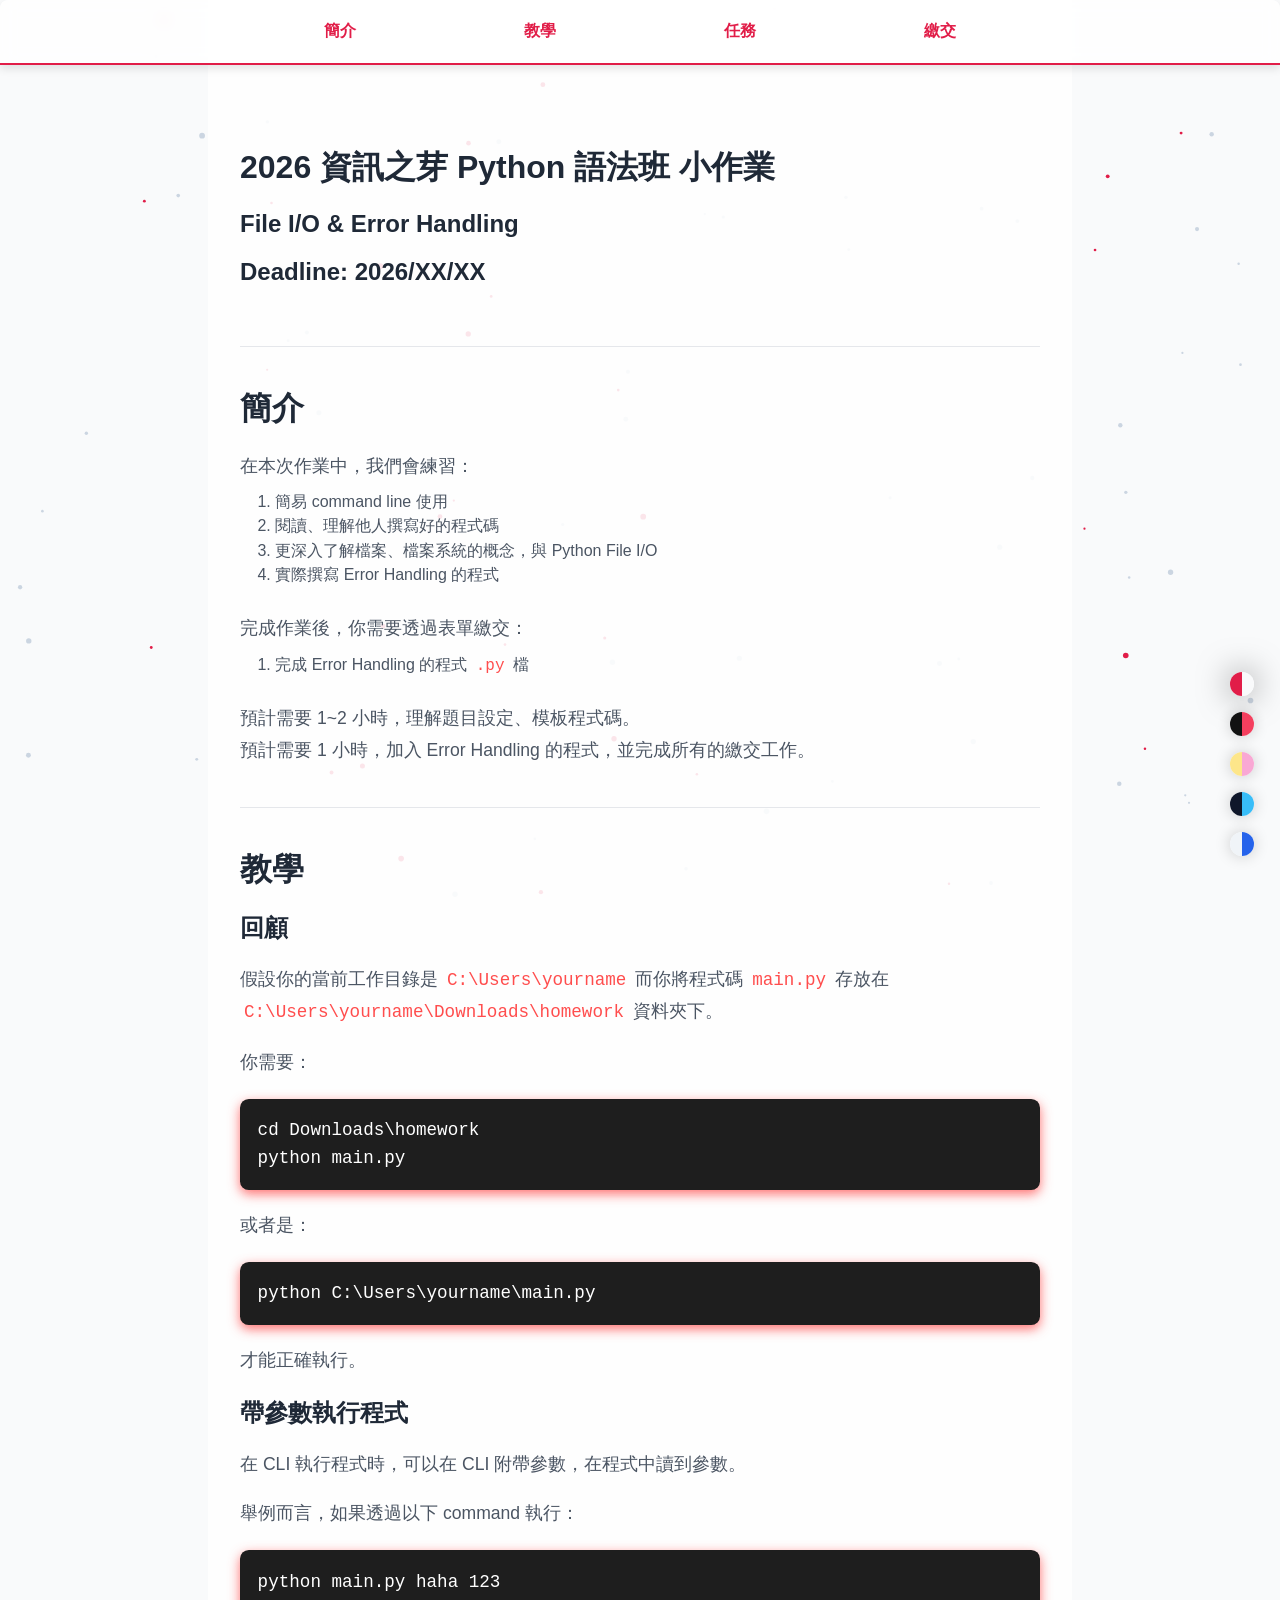
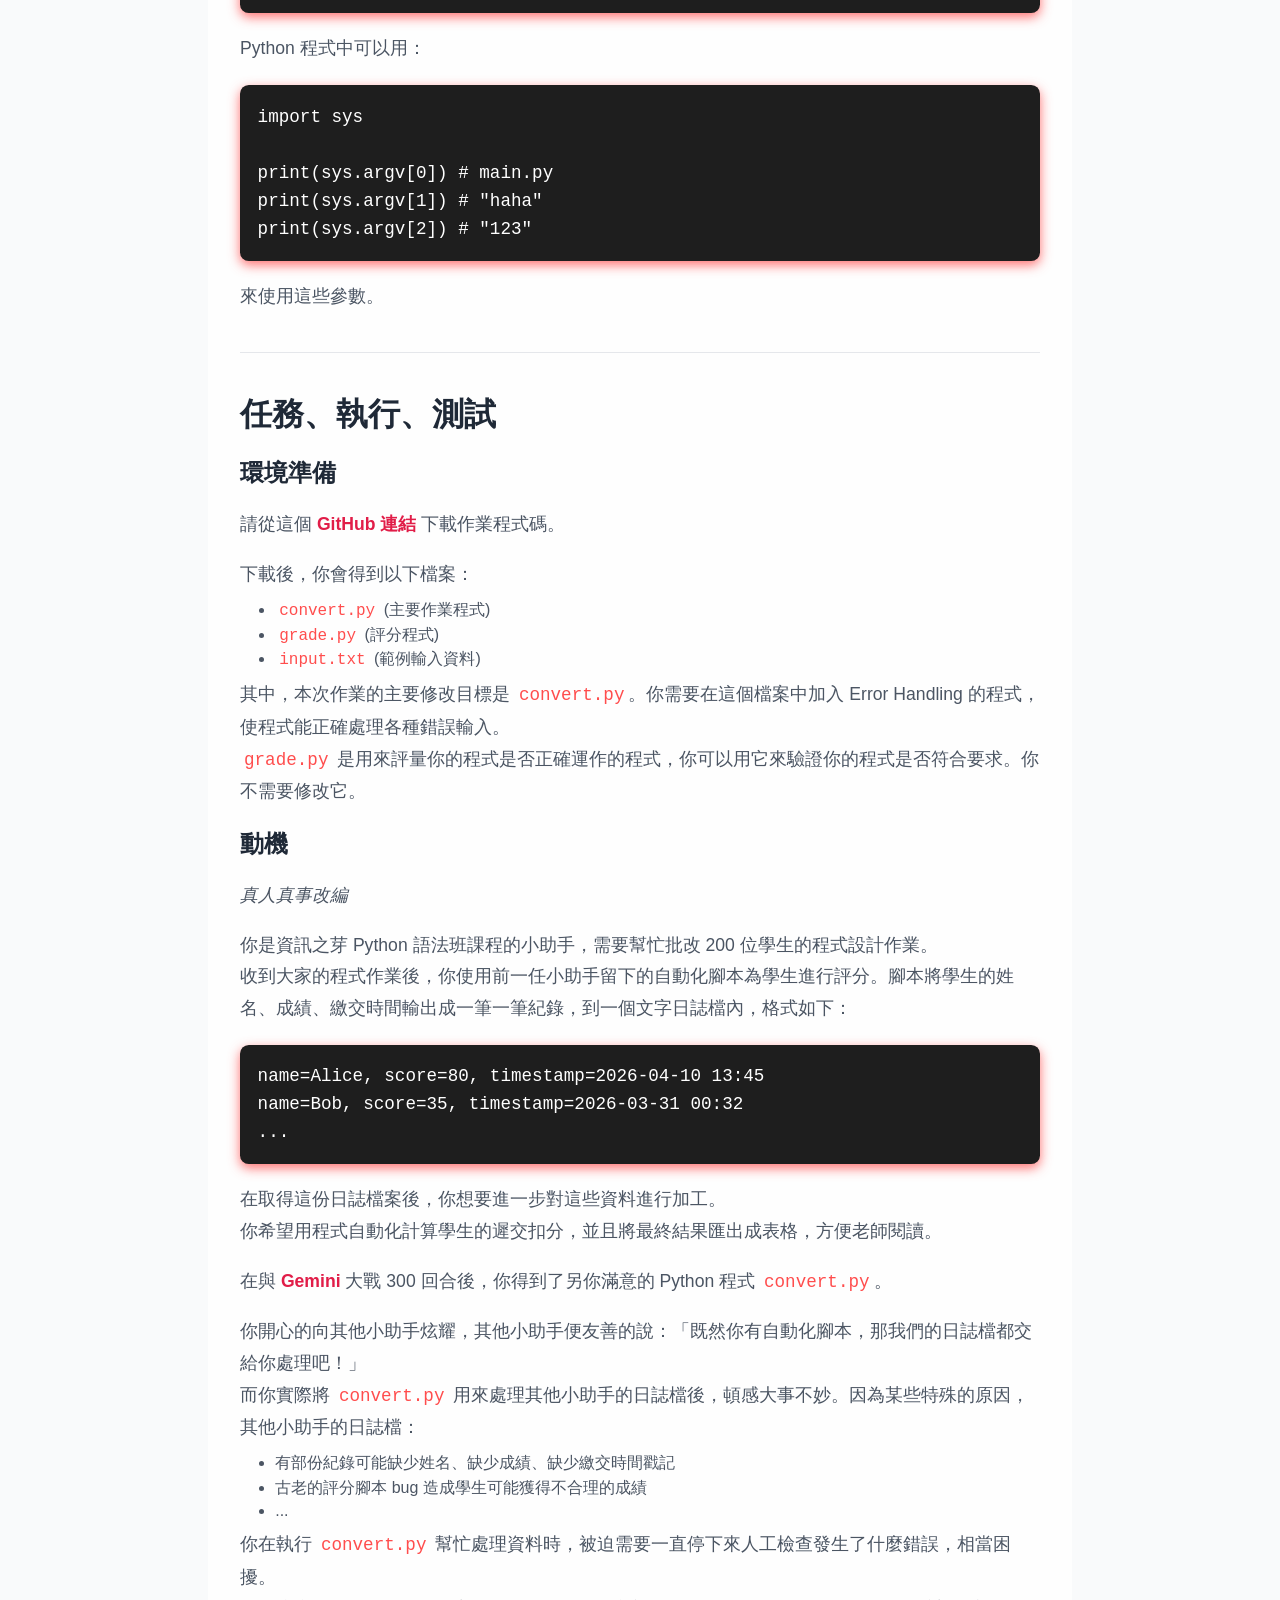
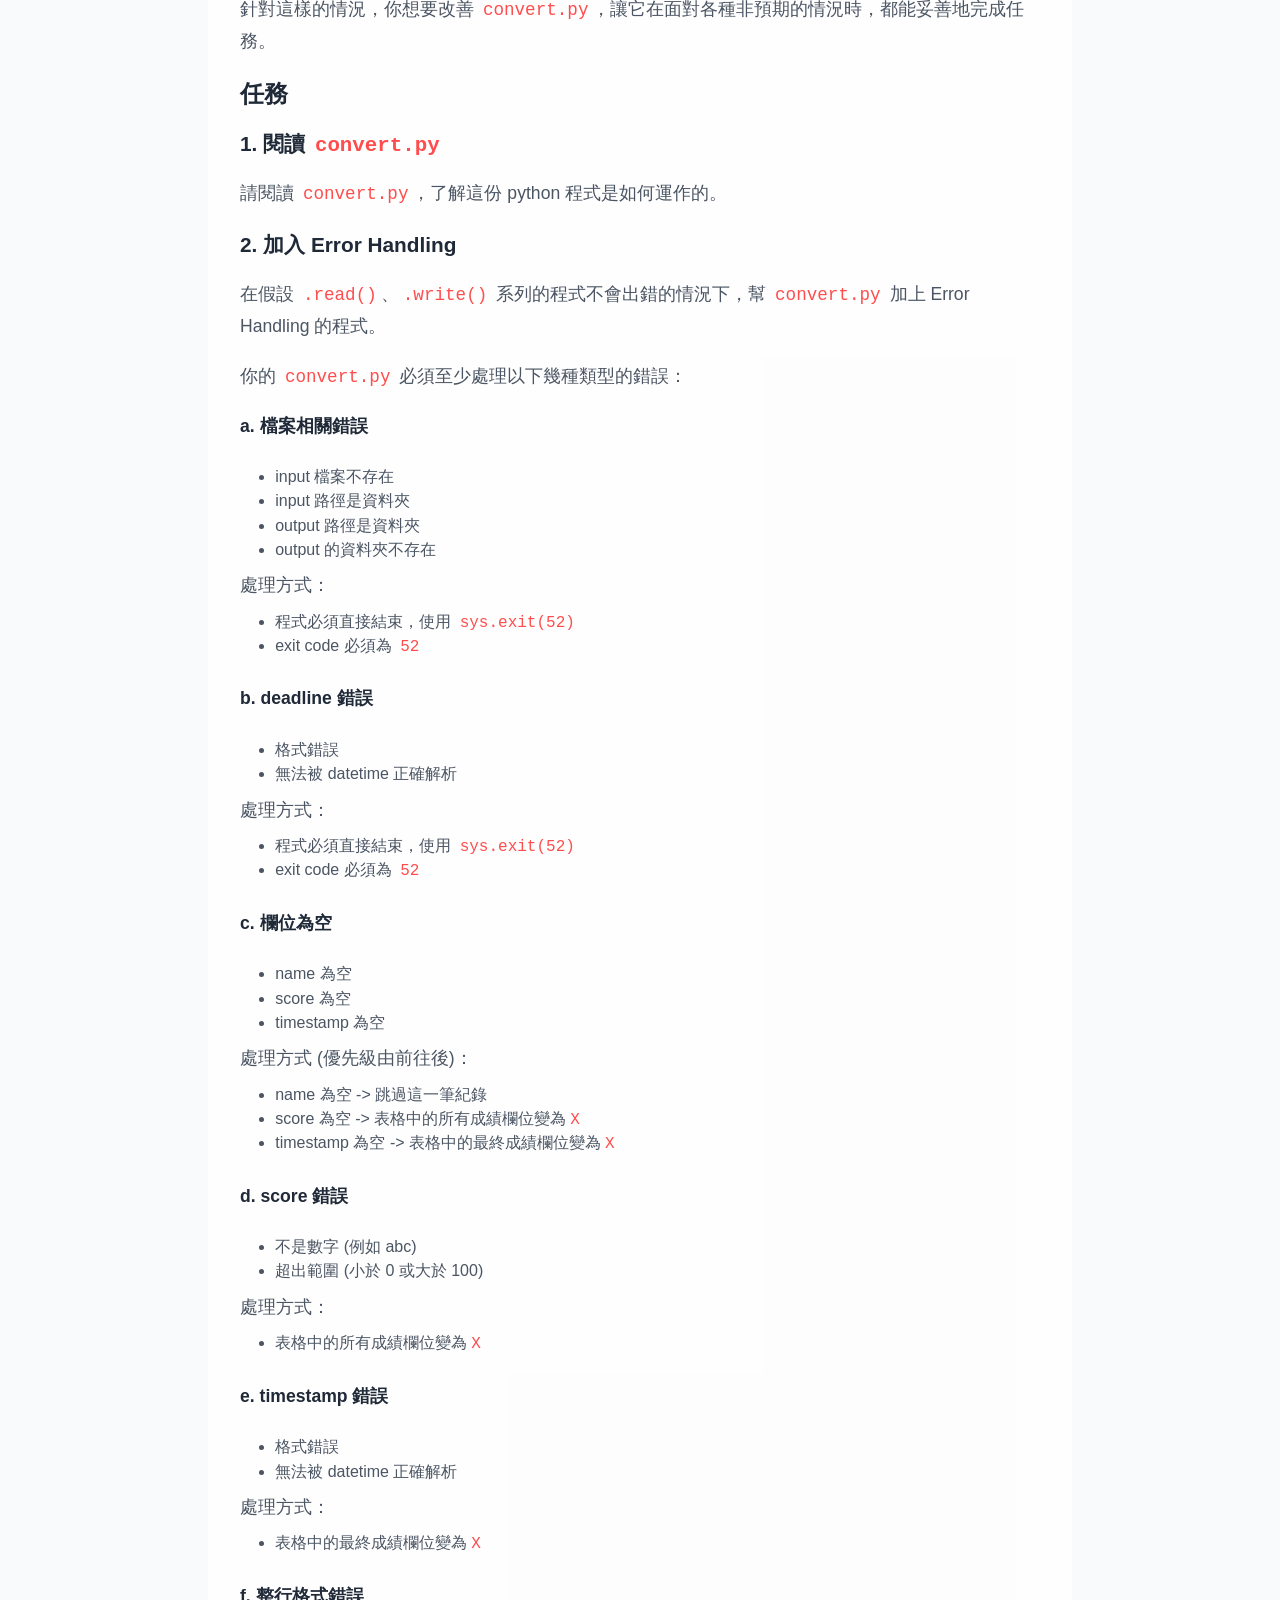
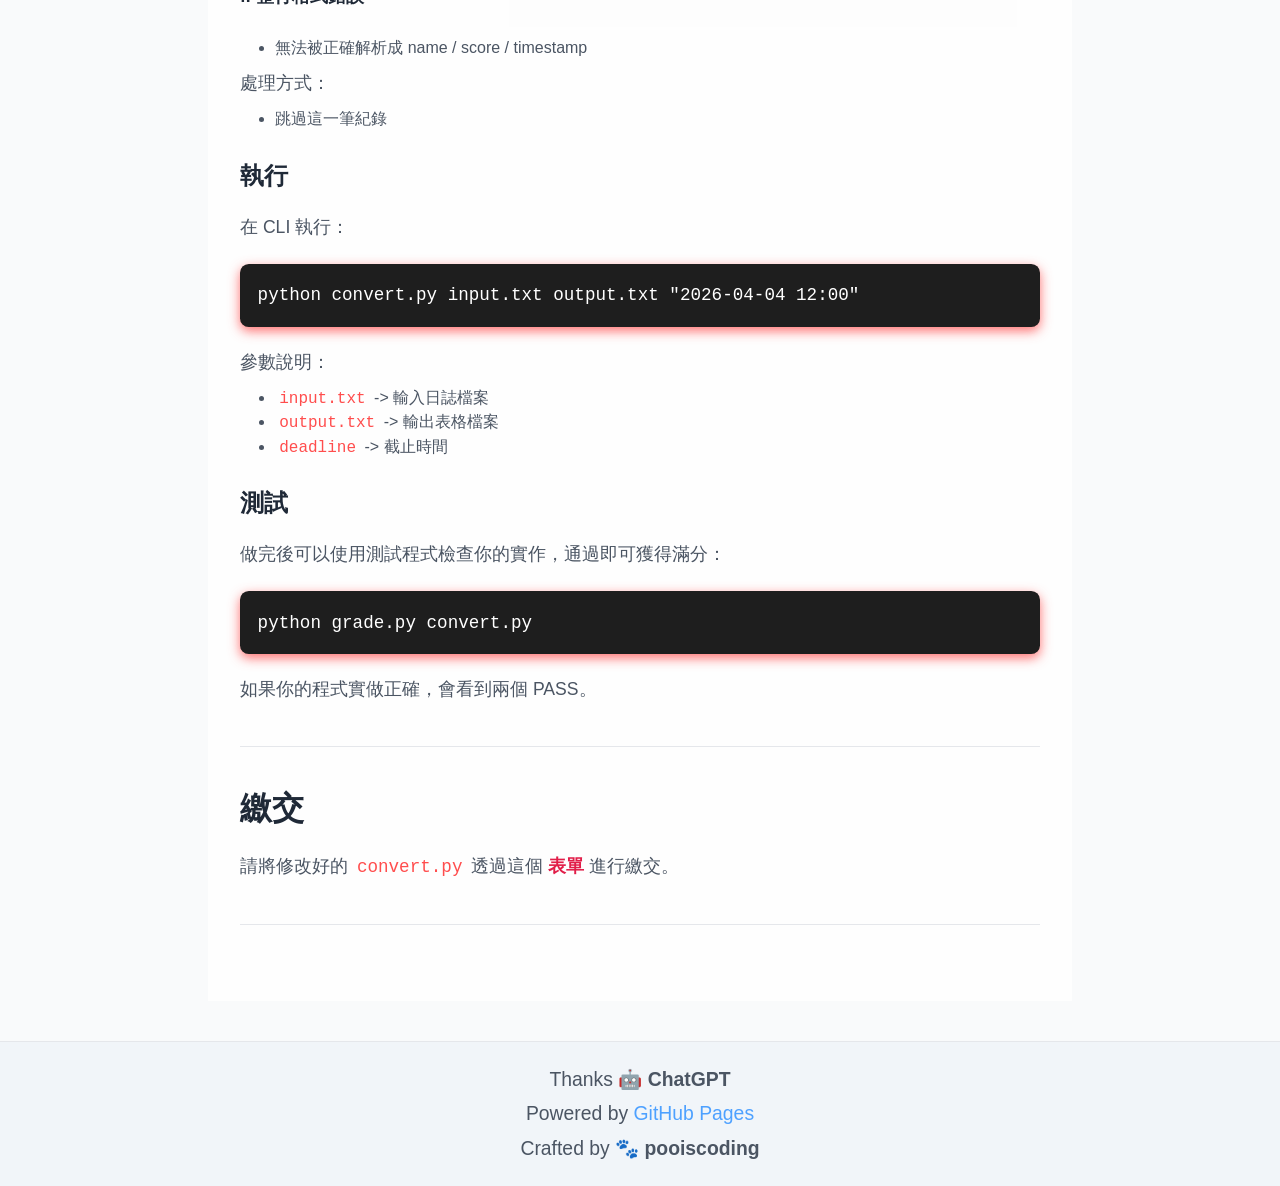
==== cs_eh/homework/spec/index.html @ f6bf2adf "coding style and error handling" ====
<!DOCTYPE HTML>
<html lang="zh-TW">
<head>
    <meta charset="UTF-8">
    <meta name="viewport" content="width=device-width, initial-scale=1.0">
    <title>2026 資訊之芽 Python 小作業</title>
    <link rel="stylesheet" href="themes.css">
    <link rel="stylesheet" href="style.css">
    <link rel="icon" type="image/png" sizes="600x600" href="sproutlogo.png">
</head>
<body>
    <div class="main-particles"></div>
    <div class="side-particles"></div>
    <canvas id="bg-canvas"></canvas>
    <nav class="navbar">
        <ul>
            <li><a href="#intro">簡介</a></li>
            <li><a href="#turtorial">教學</a></li>
            <li><a href="#tasks">任務</a></li>
            <li><a href="#final">繳交</a></li>
        </ul>
    </nav>
    <main class="content">
        <section>
            <h1>2026 資訊之芽 Python 語法班 小作業</h1>
            <h2>File I/O & Error Handling</h2>
            <h2 class="warning">Deadline: 2026/XX/XX</h2>
        </section>
        <section id="intro">
            <h1>簡介</h1>
            <p>
                在本次作業中，我們會練習：
            </p>
            <ol>
                <li>簡易 command line 使用</li>
                <li>閱讀、理解他人撰寫好的程式碼</li>
                <li>更深入了解檔案、檔案系統的概念，與 Python File I/O</li>
                <li>實際撰寫 Error Handling 的程式</li>
            </ol>
            <br/>
            <p>
                完成作業後，你需要透過表單繳交：
            </p>
            <ol>
                <li>完成 Error Handling 的程式 <code>.py</code> 檔</li>
            </ol>
            
            <br/>
            <p>
                預計需要 1~2 小時，理解題目設定、模板程式碼。
                <br/>
                預計需要 1 小時，加入 Error Handling 的程式，並完成所有的繳交工作。
            </p>

        </section>
        <section id="turtorial">
            <h1>教學</h1>
            <h2>回顧</h2>
            <p>
                假設你的當前工作目錄是 <code>C:\Users\yourname</code> 而你將程式碼 <code>main.py</code> 存放在 <code>C:\Users\yourname\Downloads\homework</code> 資料夾下。
            </p>
            <br/>
            <p>
                你需要：
            </p>
<pre><code>cd Downloads\homework
python main.py</code></pre>
            <p>
                或者是：
            </p>
<pre><code>python C:\Users\yourname\main.py</code></pre>
            <p>
                才能正確執行。
            </p>

            <h2>帶參數執行程式</h2>

            <p>
                在 CLI 執行程式時，可以在 CLI 附帶參數，在程式中讀到參數。
            </p>
            <br/>
            <p>
                舉例而言，如果透過以下 command 執行：
            </p>

<pre><code>python main.py haha 123</code></pre>

            <p>Python 程式中可以用：</p>

<pre><code>import sys

print(sys.argv[0]) # main.py
print(sys.argv[1]) # "haha"
print(sys.argv[2]) # "123"</code></pre>

            <p>來使用這些參數。</p>
        </section>
        <section id="tasks">
            <h1>任務、執行、測試</h1>
            <h2>環境準備</h2>
            <p>
                請從這個 <a href="https://github.com/your-repo-url">GitHub 連結</a> 下載作業程式碼。
            </p>
            <br/>
            <p>
                下載後，你會得到以下檔案：
            </p>

            <ul>
                <li><code>convert.py</code> (主要作業程式)</li>
                <li><code>grade.py</code> (評分程式)</li>
                <li><code>input.txt</code> (範例輸入資料)</li>
            </ul>

            <p>
                其中，本次作業的主要修改目標是 <code>convert.py</code>。你需要在這個檔案中加入 Error Handling 的程式，使程式能正確處理各種錯誤輸入。
            </p>

            <p>
                <code>grade.py</code> 是用來評量你的程式是否正確運作的程式，你可以用它來驗證你的程式是否符合要求。你不需要修改它。
            </p>
            
            <h2>動機</h2>
            <p><i>真人真事改編</i></p>
            <br/>
            <p>
                你是資訊之芽 Python 語法班課程的小助手，需要幫忙批改 200 位學生的程式設計作業。
                <br/>
                收到大家的程式作業後，你使用前一任小助手留下的自動化腳本為學生進行評分。腳本將學生的姓名、成績、繳交時間輸出成一筆一筆紀錄，到一個文字日誌檔內，格式如下：
            </p>

<pre><code>name=Alice, score=80, timestamp=2026-04-10 13:45
name=Bob, score=35, timestamp=2026-03-31 00:32
...</code></pre>

            <p>
                在取得這份日誌檔案後，你想要進一步對這些資料進行加工。
                <br/>
                你希望用程式自動化計算學生的遲交扣分，並且將最終結果匯出成表格，方便老師閱讀。
            </p>
            <br/>
            <p>
                在與 <a href="https://gemini.google.com/app">Gemini</a> 大戰 300 回合後，你得到了另你滿意的 Python 程式 <code>convert.py</code>。
            </p>
            <br/>
            <p>
                你開心的向其他小助手炫耀，其他小助手便友善的說：「既然你有自動化腳本，那我們的日誌檔都交給你處理吧！」
                <br/>
                而你實際將 <code>convert.py</code> 用來處理其他小助手的日誌檔後，頓感大事不妙。因為某些特殊的原因，其他小助手的日誌檔：
            </p>
            <ul>
                <li>有部份紀錄可能缺少姓名、缺少成績、缺少繳交時間戳記</li>
                <li>古老的評分腳本 bug 造成學生可能獲得不合理的成績</li>
                <li>...</li>
            </ul>
            <p>
                你在執行 <code>convert.py</code> 幫忙處理資料時，被迫需要一直停下來人工檢查發生了什麼錯誤，相當困擾。
                <br/>
                針對這樣的情況，你想要改善 <code>convert.py</code>，讓它在面對各種非預期的情況時，都能妥善地完成任務。
            </p>


            <h2>任務</h2>

            <h3>1. 閱讀 <code>convert.py</code></h3>
            <p>
                請閱讀 <code>convert.py</code>，了解這份 python 程式是如何運作的。
            </p>
            <h3>2. 加入 Error Handling</h3>
            <p>
                在假設 <code>.read()</code>、<code>.write()</code> 系列的程式不會出錯的情況下，幫 <code>convert.py</code> 加上 Error Handling 的程式。
            </p>
            <br/>
            <p>
                你的 <code>convert.py</code> 必須至少處理以下幾種類型的錯誤：
            </p>

            <h4>a. 檔案相關錯誤</h4>

            <ul>
                <li>input 檔案不存在</li>
                <li>input 路徑是資料夾</li>
                <li>output 路徑是資料夾</li>
                <li>output 的資料夾不存在</li>
            </ul>

            <p>
                處理方式：
            </p>

            <ul>
                <li>程式必須直接結束，使用 <code>sys.exit(52)</code></li>
                <li>exit code 必須為 <code>52</code></li>
            </ul>

            <h4>b. deadline 錯誤</h4>

            <ul>
                <li>格式錯誤</li>
                <li>無法被 datetime 正確解析</li>
            </ul>

            <p>
                處理方式：
            </p>

            <ul>
                <li>程式必須直接結束，使用 <code>sys.exit(52)</code></li>
                <li>exit code 必須為 <code>52</code></li>
            </ul>

            <h4>c. 欄位為空</h4>

            <ul>
                <li>name 為空</li>
                <li>score 為空</li>
                <li>timestamp 為空</li>
            </ul>

            <p>
                處理方式 (優先級由前往後)：
            </p>

            <ul>
                <li>name 為空 -> 跳過這一筆紀錄</li>
                <li>score 為空 -> 表格中的所有成績欄位變為<code>X</code></li>
                <li>timestamp 為空 -> 表格中的最終成績欄位變為<code>X</code></li>
            </ul>


            <h4>d. score 錯誤</h4>

            <ul>
                <li>不是數字 (例如 abc)</li>
                <li>超出範圍 (小於 0 或大於 100)</li>
            </ul>

            <p>
                處理方式：
            </p>

            <ul>
                <li>表格中的所有成績欄位變為<code>X</code></li>
            </ul>

            <h4>e. timestamp 錯誤</h4>

            <ul>
                <li>格式錯誤</li>
                <li>無法被 datetime 正確解析</li>
            </ul>

            <p>
                處理方式：
            </p>

            <ul>
                <li>表格中的最終成績欄位變為<code>X</code></li>
            </ul>

            <h4>f. 整行格式錯誤</h4>

            <ul>
                <li>無法被正確解析成 name / score / timestamp</li>
            </ul>

            <p>
                處理方式：
            </p>

            <ul>
                <li>跳過這一筆紀錄</li>
            </ul>

            <h2>執行</h2>

            <p>在 CLI 執行：</p>

<pre><code>python convert.py input.txt output.txt "2026-04-04 12:00"</code></pre>

            <p>
                參數說明：
            </p>

            <ul>
                <li><code>input.txt</code> -> 輸入日誌檔案</li>
                <li><code>output.txt</code> -> 輸出表格檔案</li>
                <li><code>deadline</code> -> 截止時間</li>
            </ul>


            <h2>測試</h2>

            <p>
                做完後可以使用測試程式檢查你的實作，通過即可獲得滿分：
            </p>

<pre><code>python grade.py convert.py</code></pre>

            <p>
                如果你的程式實做正確，會看到兩個 PASS。
            </p>

        </section>
        <section id="final">
            <h1>繳交</h1>
            <p>
                請將修改好的 <code>convert.py</code> 透過這個 <a href="">表單</a> 進行繳交。
            </p>

        </section>
    </main>

    <div id="theme-switcher" class="theme-switcher">
        <div class="theme-color" id="light-theme" style="background: linear-gradient(90deg, #f9fafb 50%, #e11d48 50%)"></div>
        <div class="theme-color" id="dark-theme" style="background: linear-gradient(90deg, #121212 50%, #f43f5e 50%)"></div>
        <div class="theme-color" id="cute-theme" style="background: linear-gradient(90deg, #fde68a 50%, #f9a8d4 50%)"></div>
        <div class="theme-color" id="tech-theme" style="background: linear-gradient(90deg, #0f172a 50%, #38bdf8 50%)"></div>
        <div class="theme-color" id="greek-theme" style="background: linear-gradient(90deg, #f0f4f8 50%, #2563eb 50%)"></div>
    </div>

    <footer>
        <p>Thanks 🤖 <strong>ChatGPT</strong></p>
        <p>Powered by <a href="https://pages.github.com/" target="_blank" style="color: #4ea1ff; text-decoration: none;">GitHub Pages</a></p>
        <p>Crafted by 🐾 <strong>pooiscoding</strong></p>
    </footer>
    <script src="script.js"></script>
</body>
</html>
---- cs_eh/homework/spec/themes.css ----
body.dark {
    --bg: #121212;
    --navbar-bg: rgba(18, 18, 18, 0.8);
    --navbar-bg-hover: rgba(18, 18, 18, 1);
    --navbar-shadow: rgba(0, 0, 0, 0.6);
    --navbar-shadow-hover: rgba(0, 0, 0, 0.8);
    --navbar-border: #f43f5e;
    --navbar-content: #f43f5e;
    --navbar-content-hover: #be123c;
    --footer-bg: #1e1e1e;
    --footer-content: #9ca3af;
    --footer-border: #374151;
    --inline-code-content: #ff7b7b;
    --multiline-code-bg: #0d0d0d;
    --multiline-code-content: #f1f5f9;
    --multiline-code-shadow: rgba(255, 120, 120, 0.8);
    --copy-prompt-success-content: #39FF14;
    --copy-prompt-success-shadow1: #39FF14;
    --copy-prompt-success-shadow2: white;
    --copy-prompt-fail-content: rgb(255, 77, 77);
    --copy-prompt-fail-shadow1: white;
    --copy-prompt-fail-shadow2: rgb(255, 77, 77);
    --main-content-bg: #1a1a1ae3;
    --section-border: #374151;
    --normal-content: #d1d5db;
    --header-content: #f9fafb;
    --remark-content: #9ca3af;
    --link: #ff4d4d;
    --link-hover: #f44336;
    --theme-selector-shadow1: rgba(255, 255, 255, 0.2);
    --theme-selector-shadow2: rgba(255, 255, 255, 0.5);
    --particle-color-1: #e11d48;
    --particle-color-2: #646b74;
}

body.cute {
    --bg: #fefce8;
    --navbar-bg: rgba(255, 251, 235, 0.9);
    --navbar-bg-hover: rgba(255, 251, 235, 1);
    --navbar-shadow: rgba(0, 0, 0, 0.05);
    --navbar-shadow-hover: rgba(0, 0, 0, 0.08);
    --navbar-border: #fbbf24;
    --navbar-content: #f59e0b;
    --navbar-content-hover: #d97706;
    --footer-bg: #fffef9;
    --footer-content: #6b7280;
    --footer-border: #fcd34d;
    --inline-code-content: #f59e0b;
    --multiline-code-bg: #fef9c3;
    --multiline-code-content: #374151;
    --multiline-code-shadow: rgba(251, 191, 36, 0.5);
    --copy-prompt-success-content: #22c55e;
    --copy-prompt-success-shadow1: #bbf7d0;
    --copy-prompt-success-shadow2: #22c55e;
    --copy-prompt-fail-content: #f87171;
    --copy-prompt-fail-shadow1: #fecaca;
    --copy-prompt-fail-shadow2: #f87171;
    --main-content-bg: #ffffff;
    --section-border: #fcd34d;
    --normal-content: #4b5563;
    --header-content: #78350f;
    --remark-content: #92400e;
    --link: #ffb3b3;
    --link-hover: #ff99cc;
    --theme-selector-shadow1: rgba(0, 0, 0, 0.2);
    --theme-selector-shadow2: rgba(0, 0, 0, 0.5);
    --particle-color-1: #fde68a;
    --particle-color-2: #f9a8d4;

    --accent-bg: #ffe4e6;
    --accent-border: #fda4af;
    --accent-content: #ec4899;
}

body.tech {
    --bg: #0f172a;
    --navbar-bg: rgba(15, 23, 42, 0.8);
    --navbar-bg-hover: rgba(15, 23, 42, 1);
    --navbar-shadow: rgba(0, 255, 255, 0.2);
    --navbar-shadow-hover: rgba(0, 255, 255, 0.3);
    --navbar-border: #0ea5e9;
    --navbar-content: #38bdf8;
    --navbar-content-hover: #0ea5e9;
    --footer-bg: #1e293b;
    --footer-content: #cbd5e1;
    --footer-border: #38bdf8;
    --inline-code-content: #7dd3fc;
    --multiline-code-bg: #1e293b;
    --multiline-code-content: #e0f2fe;
    --multiline-code-shadow: rgba(14, 165, 233, 0.6);
    --copy-prompt-success-content: #34d399;
    --copy-prompt-success-shadow1: #a7f3d0;
    --copy-prompt-success-shadow2: #34d399;
    --copy-prompt-fail-content: #f87171;
    --copy-prompt-fail-shadow1: #fecaca;
    --copy-prompt-fail-shadow2: #f87171;
    --main-content-bg: #0f172a;
    --section-border: #334155;
    --normal-content: #cbd5e1;
    --header-content: #7dd3fc;
    --remark-content: #93c5fd;
    --link: #00bfff;
    --link-hover: #1e90ff;
    --theme-selector-shadow1: rgba(  0, 255, 255, 0.2);
    --theme-selector-shadow2: rgba(  0, 255, 255, 0.5);
    --particle-color-1: #0ff;
    --particle-color-2: #8b5cf6;
    --accent-bg: rgba(0, 255, 255, 0.05);
    --accent-border: #06b6d4;
    --accent-content: #22d3ee;
}

body.greek {
    --bg: #f0f4f8;
    --navbar-bg: rgba(255, 255, 255, 0.9);
    --navbar-bg-hover: rgba(255, 255, 255, 1);
    --navbar-shadow: rgba(30, 64, 175, 0.2);
    --navbar-shadow-hover: rgba(30, 64, 175, 0.3);
    --navbar-border: #1e40af;
    --navbar-content: #2563eb;
    --navbar-content-hover: #1d4ed8;
    --footer-bg: #e0f2fe;
    --footer-content: #1e3a8a;
    --footer-border: #60a5fa;
    --inline-code-content: #1e40af;
    --multiline-code-bg: #e0f2fe;
    --multiline-code-content: #1e3a8a;
    --multiline-code-shadow: rgba(96, 165, 250, 0.5);
    --copy-prompt-success-content: #059669;
    --copy-prompt-success-shadow1: #6ee7b7;
    --copy-prompt-success-shadow2: #059669;
    --copy-prompt-fail-content: #ef4444;
    --copy-prompt-fail-shadow1: #fecaca;
    --copy-prompt-fail-shadow2: #ef4444;
    --main-content-bg: #ffffff;
    --section-border: #93c5fd;
    --normal-content: #1f2937;
    --header-content: #1e40af;
    --remark-content: #3b82f6;
    --link: #3498db;
    --link-hover: #2980b9;
    --theme-selector-shadow1: rgba( 30, 64, 175, 0.2);
    --theme-selector-shadow2: rgba( 30, 64, 175, 0.5);
    --particle-color-1: #60a5fa;
    --particle-color-2: #facc15;

    --accent-bg: #fef9c3;
    --accent-border: #facc15;
    --accent-content: #f59e0b;
}

body.low {
    --bg: #D7D0C4;
    --navbar-bg: #B7A49A;
    --navbar-bg-hover: #9F8A79;
    --navbar-shadow: rgba(0, 0, 0, 0.1);
    --navbar-shadow-hover: rgba(0, 0, 0, 0.2);
    --navbar-border: #8F7F6D;
    --navbar-content: #6C5A4A;
    --navbar-content-hover: #5A4A3D;
    --footer-bg: #D8D0C5;
    --footer-content: #5E4B39;
    --footer-border: #B5A78D;
    --inline-code-content: #a35e3d;
    --multiline-code-bg: #2D2A22;
    --multiline-code-content: #D6D2C2;
    --multiline-code-shadow: rgba(100, 100, 100, 0.3);
    --copy-prompt-success-content: #A1B29B;
    --copy-prompt-success-shadow1: white;
    --copy-prompt-success-shadow2: #B2C8A6;
    --copy-prompt-fail-content: #B78F8F;
    --copy-prompt-fail-shadow1: white;
    --copy-prompt-fail-shadow2: #A78F8F;
    --main-content-bg: #F0E8D8;
    --section-border: #B8B2A2;
    --normal-content: #4D3F2E;
    --header-content: #4A3A2D;
    --remark-content: #6C5B4C;
    --particle-color-1: #B1A89D;
    --particle-color-2: #9B9A92;
}
---- cs_eh/homework/spec/style.css ----
:root {
    --bg: #f9fafb;
    --navbar-bg: rgba(255, 255, 255, 0.8);
    --navbar-bg-hover: rgba(255, 255, 255, 1);
    --navbar-shadow: rgba(0, 0, 0, 0.1);
    --navbar-shadow-hover: rgba(0, 0, 0, 0.3);
    --navbar-border: #e11d48;
    --navbar-content: #e11d48;
    --navbar-content-hover: #790e25;
    --footer-bg: #f1f5f9;
    --footer-content: #4b5563;
    --footer-border: #e5e7eb;
    --inline-code-content: #ff4d4d;
    --multiline-code-bg: #1e1e1e;
    --multiline-code-content: white;
    --multiline-code-shadow: rgba(255, 77, 77, 0.8);
    --copy-prompt-success-content: #39FF14;
    --copy-prompt-success-shadow1: white;
    --copy-prompt-success-shadow2: #39FF14;
    --copy-prompt-fail-content: rgb(255, 77, 77);
    --copy-prompt-fail-shadow1: white;
    --copy-prompt-fail-shadow2: rgb(255, 77, 77);
    --main-content-bg: #fefefee3;
    --section-border: #e5e7eb;
    --normal-content: #4b5563;
    --header-content: #1f2937;
    --remark-content: #1f2937;
    --link: #e11d48;
    --link-hover: #790e25;
    --theme-selector-shadow1: rgba(0, 0, 0, 0.2);
    --theme-selector-shadow2: rgba(0, 0, 0, 0.5);
    --particle-color-1: #e11d48;
    --particle-color-2: #cbd5e1;
}

* {
    /* css reset */
    margin: 0;
    padding: 0;
}

body {
    font-family: 'Noto Sans JP', 'Noto Sans TC', sans-serif;
    background: var(--bg);
    overflow-x: hidden;
    color: var(--normal-content);
    scroll-behavior: smooth;
}

#bg-canvas {
    position: fixed;
    top: 0;
    left: 0;
    width: 100%;
    height: 100%;
    z-index: -1;
}

.navbar {
    position: fixed;
    top: 0; left: 0;
    width: 100%;
    height: 7vh;
    display: flex;
    align-items: center;
    justify-content: center;
    background-color: var(--navbar-bg);
    backdrop-filter: blur(8px);
    box-shadow: 0 4px 8px var(--navbar-shadow);
    z-index: 10;
    border-bottom: 2px solid var(--navbar-border);
    border-radius: 8px 8px 0 0;
    opacity: 1;
    transition: box-shadow 0.3s ease, opacity 0.3s ease;
}

.navbar.scrolled {
    opacity: 0.1;
}

.navbar:hover {
    background-color: var(--navbar-bg-hover);
    box-shadow: 0 4px 8px var(--navbar-shadow-hover);
    opacity: 1;
}

.navbar ul {
    list-style: none;
    display: flex;
    width: 75vw;
    max-width: 800px;
    margin-left: auto; margin-right: auto;
    justify-content: center;
}

.navbar li {
    width: 25%;
    margin-left: auto; margin-right: auto;
    text-align: center;
}

.navbar a {
    text-decoration: none;
    color: var(--navbar-content);
    font-weight: bold;
    font-size: 1.5 vh;
    transition: color 0.3s ease;
}

.navbar a:hover {
    color: var(--navbar-content-hover);
}

.content {
    padding: 14vh 2em 4vh 2em;
    margin: 0 auto;
    width: 75vw;
    max-width: 800px;
    z-index: 0;
    background-color: var(--main-content-bg);

}

.content a {
    color: var(--link);
    text-decoration: none;
    font-weight: bold;
    transition: color 0.3s ease;
}
.content a:hover {
    color: var(--link-hover);
}
section {
    margin-bottom: 40px;
    padding-bottom: 40px;
    border-bottom: 1px solid var(--section-border);
}

h1, h2, h3, h4 {
    margin: 20px 0;
    color: var(--header-content);
}

h1 {
    font-size: 2em;
}

h2 {
    font-size: 1.5em;
}

h3 {
    font-size: 1.3em;
}

h4 {
    font-size: 1.1em;
}

code {
    font-family: 'Courier New', monospace;
    font-size: 1em;
    background-color: transparent;
    color: var(--inline-code-content);
    padding: 0 4px;
}

pre {
    position: relative;
    margin: 20px 0;
}

pre code {
    display: block;
    padding: 1em;
    background-color: var(--multiline-code-bg);
    color: var(--multiline-code-content);
    border-radius: .5em;
    overflow-x: auto;
    font-size: 1.1em;
    line-height: 1.6;
    box-shadow: 0 4px 12px var(--multiline-code-shadow);  /* 紅色陰影 */
}

#copyable:hover {
    cursor: pointer;
}

#copyable.suc_def::before {
    content: 'copied';
    display: block;
    position: absolute;
    top: 0%; left: 50%;
    transform: translateX(-50%);
    color: transparent;
    text-shadow: none;
    font-size: 1.1em;
    transition: color .3s ease, top .3s ease, text-shadow .3s ease;
}

#copyable.suc::before {
    content: 'copied';
    display: block;
    position: absolute;
    top: 25%; left: 50%;
    transform: translateX(-50%);
    color: var(--copy-prompt-success-content);
    text-shadow: 0 0 10px var(--copy-prompt-success-shadow1), 0 0 20px var(--copy-prompt-success-shadow2);
    font-size: 1.1em;
    transition: none;
}

#copyable.fail_def::before {
    content: 'failed';
    display: block;
    position: absolute;
    top: 0%; left: 50%;
    transform: translateX(-50%);
    color: transparent;
    text-shadow: none;
    font-size: 1.1em;
    transition: color .3s ease, top .3s ease, text-shadow .3s ease;
}

#copyable.fail::before {
    content: 'failed';
    display: block;
    position: absolute;
    top: 25%; left: 50%;
    transform: translateX(-50%);
    color: var(--copy-prompt-fail-content);
    text-shadow: 0 0 10px var(--copy-prompt-fail-shadow1), 0 0 20px var(--copy-prompt-fail-shadow2);
    font-size: 1.1em;
    transition: none;
}

.warning {
    animation: rainbow 5s infinite linear;
}

@keyframes rainbow {
    0% { color: red; }
    14% { color: orange; }
    28% { color: yellow; }
    42% { color: green; }
    56% { color: rgb(0, 157, 255); }
    70% { color: rgb(0, 4, 255); }
    84% { color: purple; }
    100% { color: red; }
}

p {
    font-size: 1.1em;
    line-height: 1.8;
}

.content ol, .content ul{
    padding: 0.5em 0 0.5em 2.2em;
}


.content ol li, .content ul li{
    padding: 0.1em 0;
    font-size: 1em;
}

.remark {
    color: var(--remark-content);
    font-weight: bold;
}

footer {
    padding: 20px;
    background-color: var(--footer-bg);
    text-align: center;
    font-size: 1.1em;
    color: var(--footer-content);
    border-top: 1px solid var(--footer-border);
    margin-top: 40px;
}

footer a {
    color: #e11d48;
    text-decoration: none;
}

footer a:hover {
    color: #be123c;
}

.main-particles {
    display: none;
    color: var(--particle-color-1);
}

.side-particles {
    display: none;
    color: var(--particle-color-2);
}


.theme-switcher {
    position: fixed;
    bottom: 4vh;
    right: 2vw;
    display: none;
    flex-direction: column;
    align-items: center;
    z-index: 1000;
}

.theme-color {
    width: 1.5em;
    height: 1.5em;
    margin: .5em 0;
    cursor: pointer;
    border-radius: 50%;
    box-shadow: 0 0px 1em var(--theme-selector-shadow1);
    transform: rotate(0deg) scale(1);
    transition: transform 0.3s ease, box-shadow 0.3s ease;
}

.theme-color:hover {
    transform: rotate(180deg) scale(1.1);
    box-shadow: 0 0px 2em var(--theme-selector-shadow2);
}

.theme-color.selected {
    transform: rotate(180deg);
    box-shadow: 0 0px 2em var(--theme-selector-shadow2);
}

@media (min-width: 768px) {
    .theme-switcher {
        display: flex;
    }
}
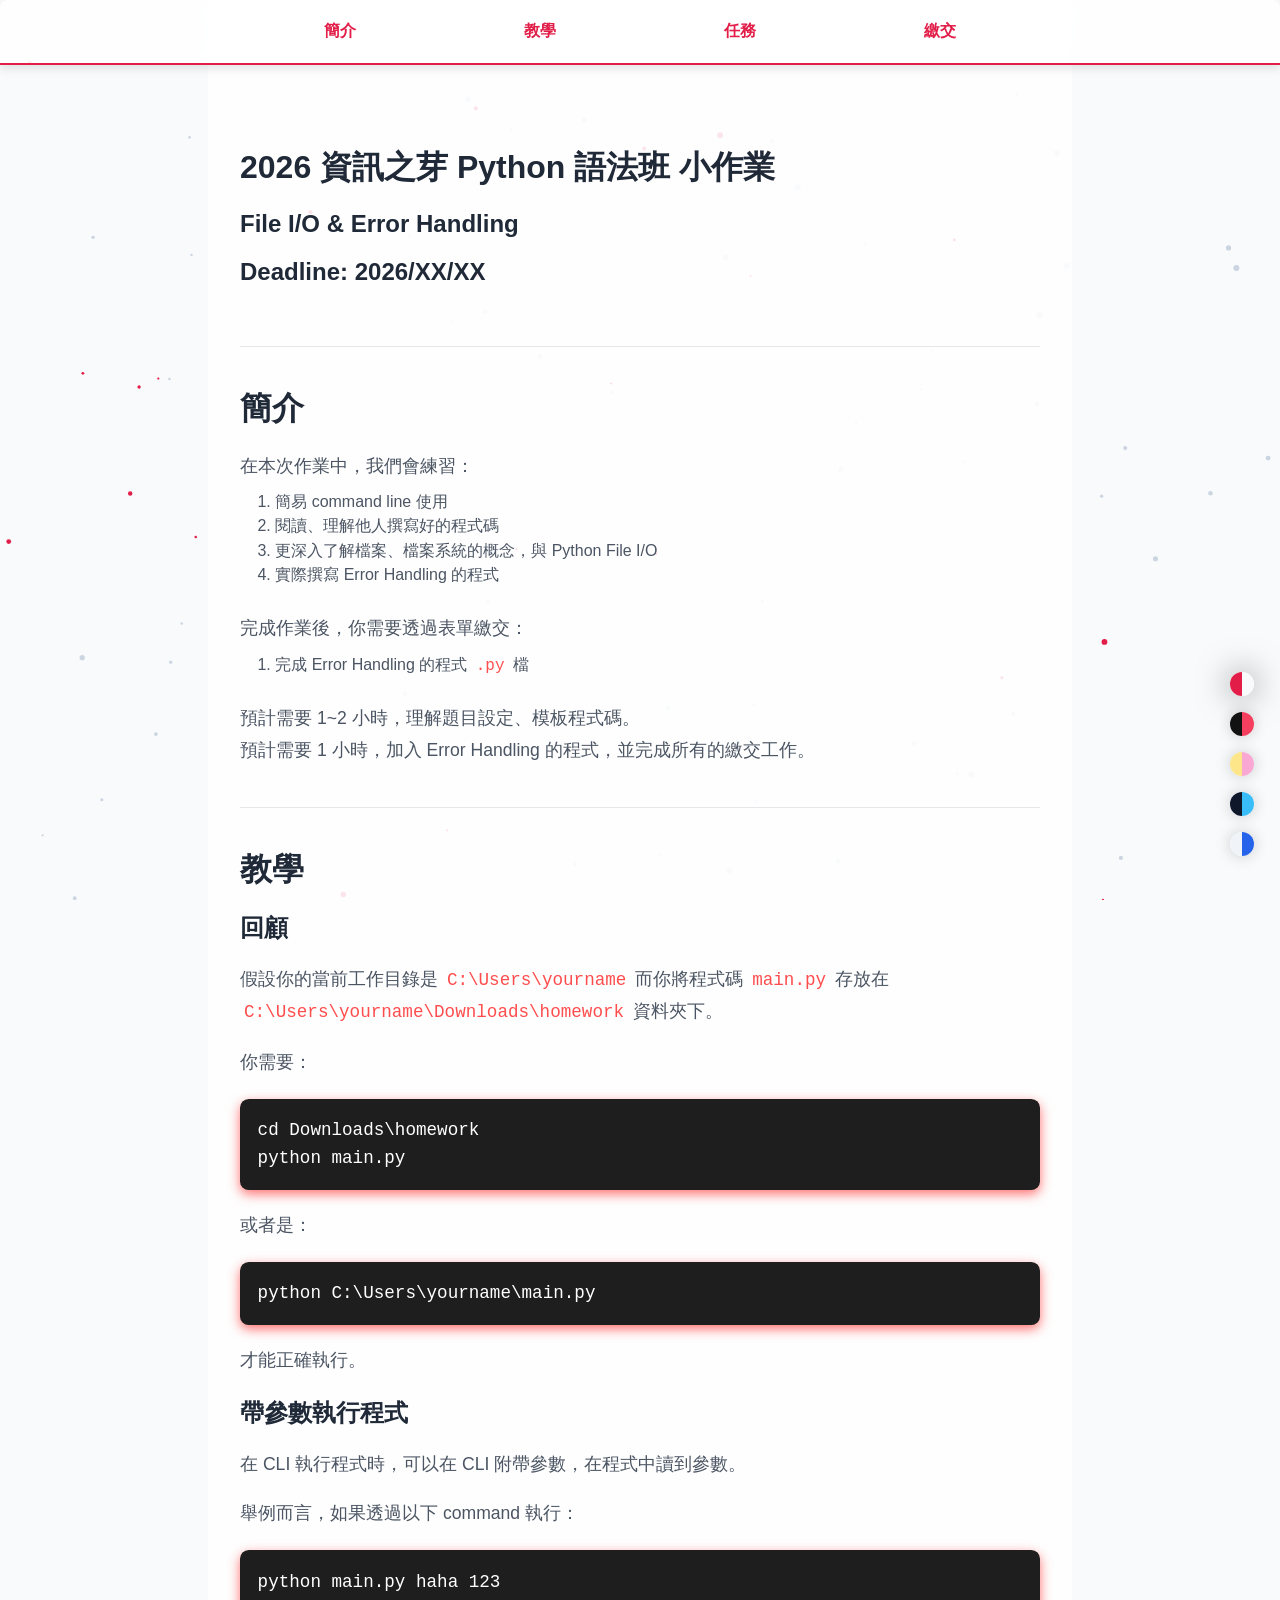
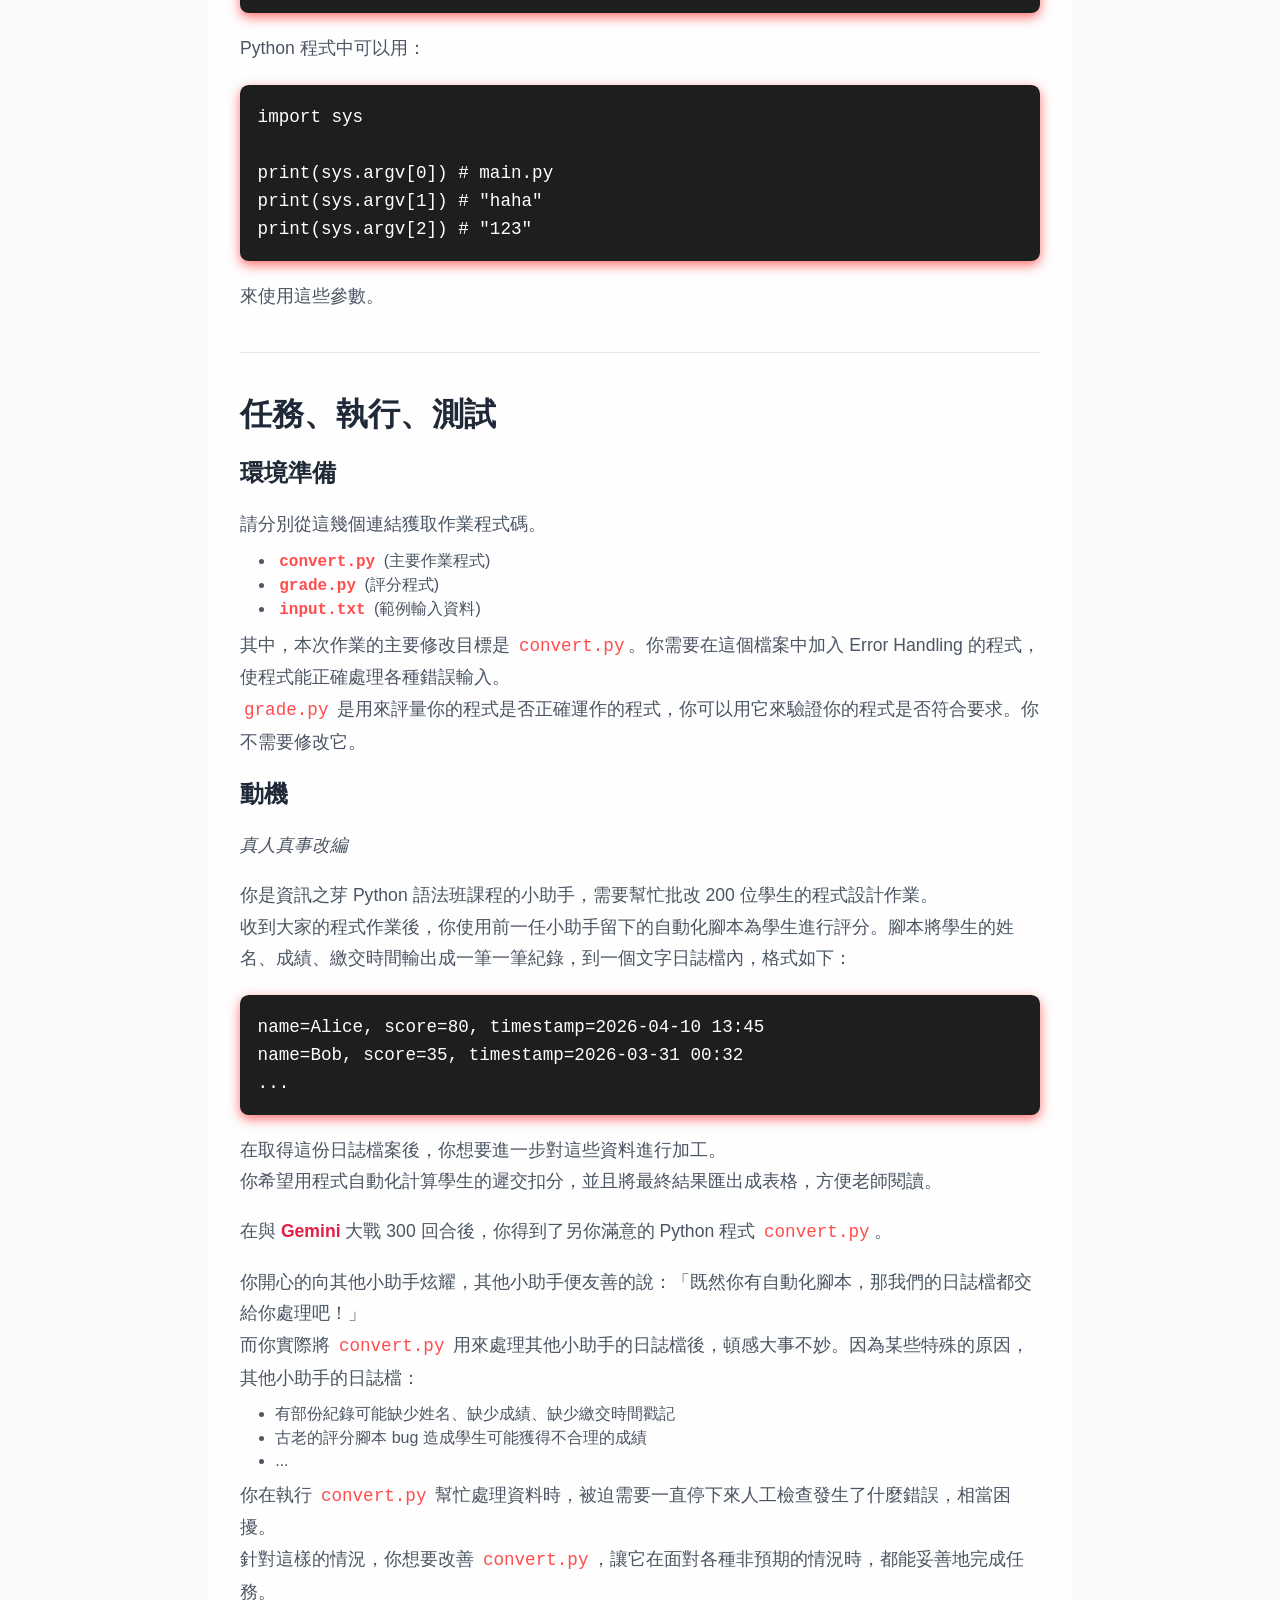
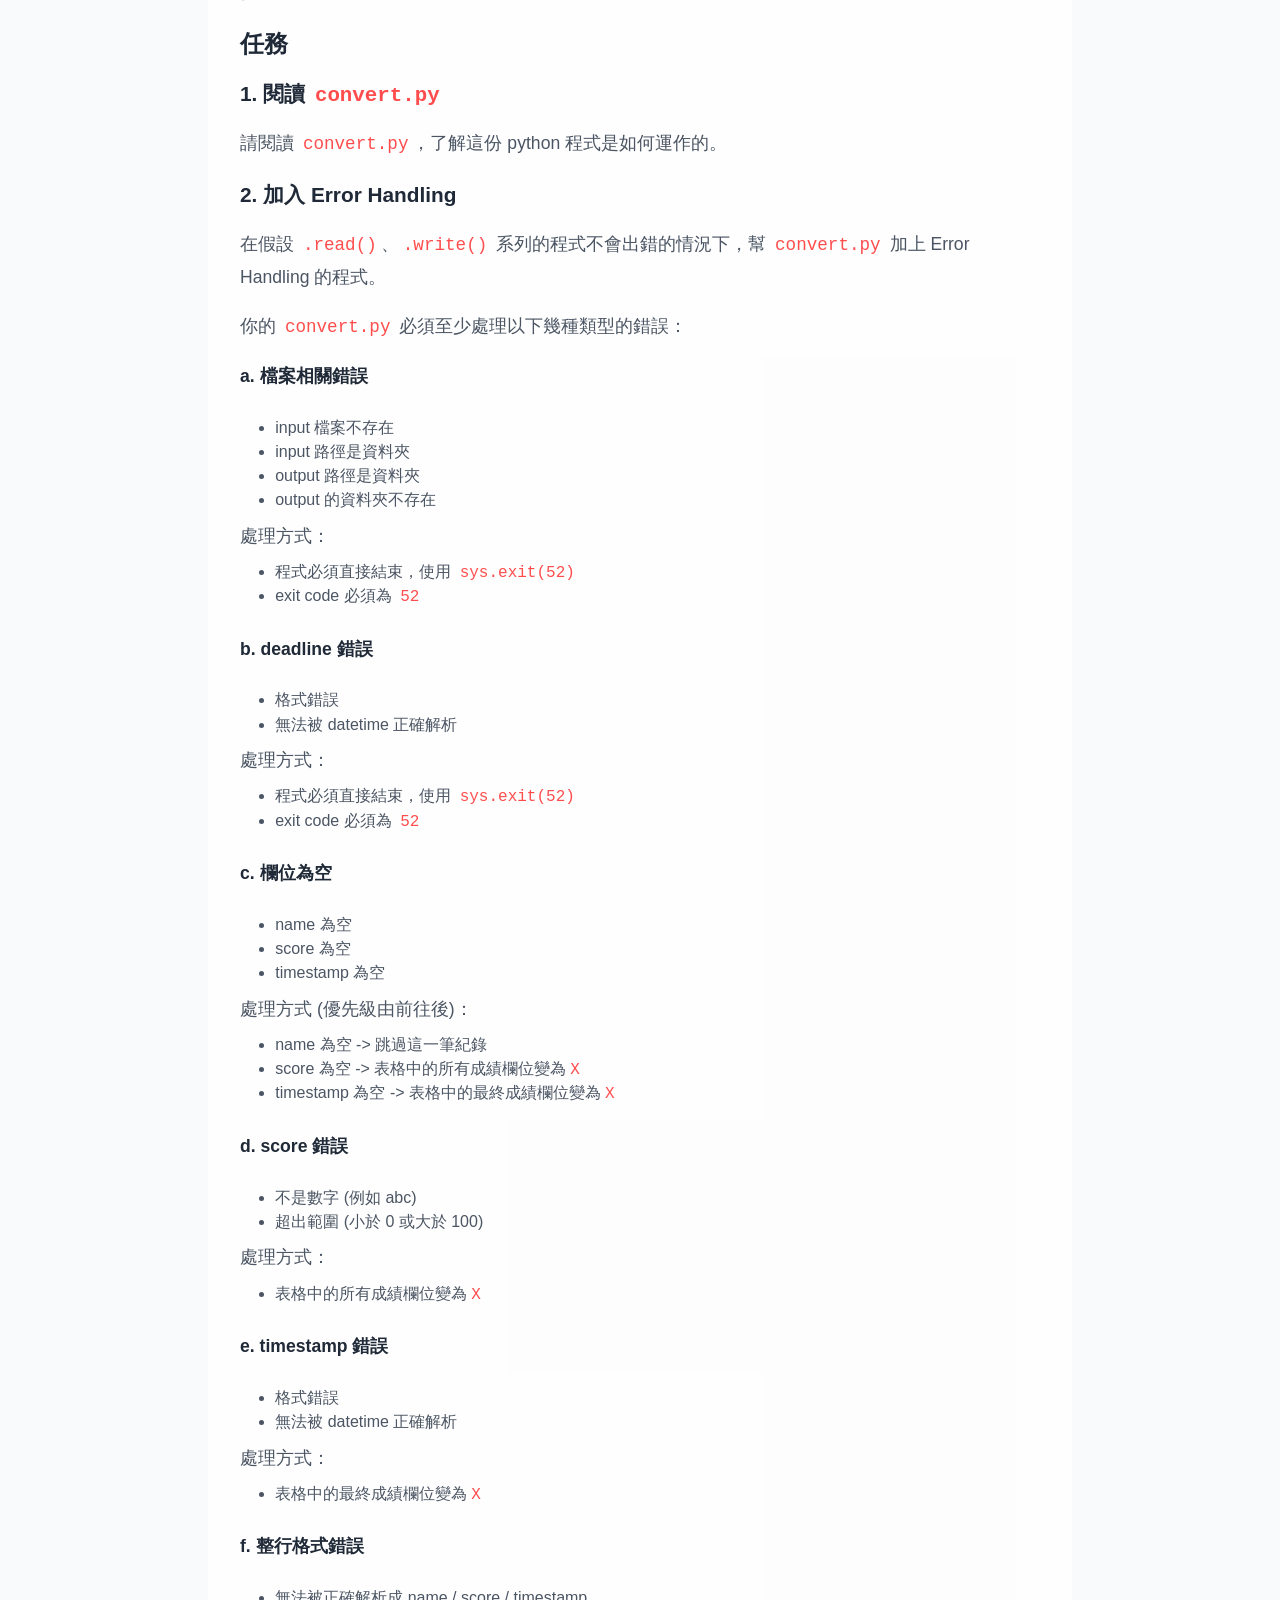
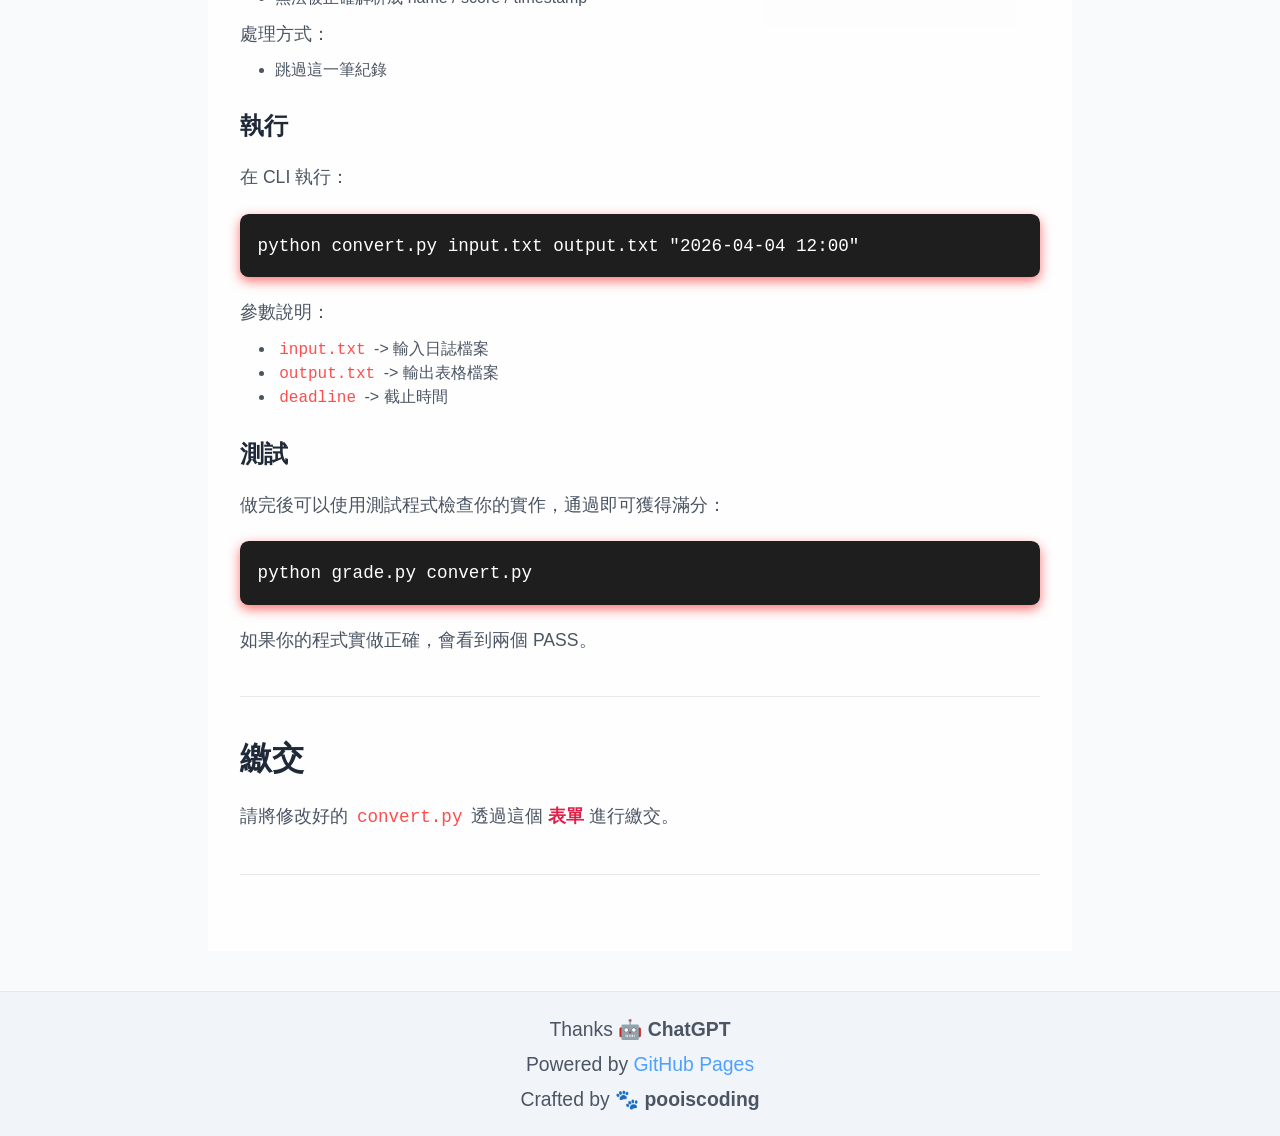
==== commit 08213b7a: "add homework source code url" ====
--- a/cs_eh/homework/spec/index.html
+++ b/cs_eh/homework/spec/index.html
@@ -99,17 +99,12 @@
             <h1>任務、執行、測試</h1>
             <h2>環境準備</h2>
             <p>
-                請從這個 <a href="https://github.com/your-repo-url">GitHub 連結</a> 下載作業程式碼。
-            </p>
-            <br/>
-            <p>
-                下載後，你會得到以下檔案：
-            </p>
-
-            <ul>
-                <li><code>convert.py</code> (主要作業程式)</li>
-                <li><code>grade.py</code> (評分程式)</li>
-                <li><code>input.txt</code> (範例輸入資料)</li>
+                請分別從這幾個連結獲取作業程式碼。
+            </p>
+            <ul>
+                <li><a href="https://raw.githubusercontent.com/shaujiun-lan/py2026-sprout/refs/heads/main/cs_eh/homework/src/convert.py"><code>convert.py</code></a> (主要作業程式)</li>
+                <li><a href="https://raw.githubusercontent.com/shaujiun-lan/py2026-sprout/refs/heads/main/cs_eh/homework/src/grade.py"><code>grade.py</code></a> (評分程式)</li>
+                <li><a href="https://raw.githubusercontent.com/shaujiun-lan/py2026-sprout/refs/heads/main/cs_eh/homework/src/input.txt"><code>input.txt</code></a> (範例輸入資料)</li>
             </ul>
 
             <p>
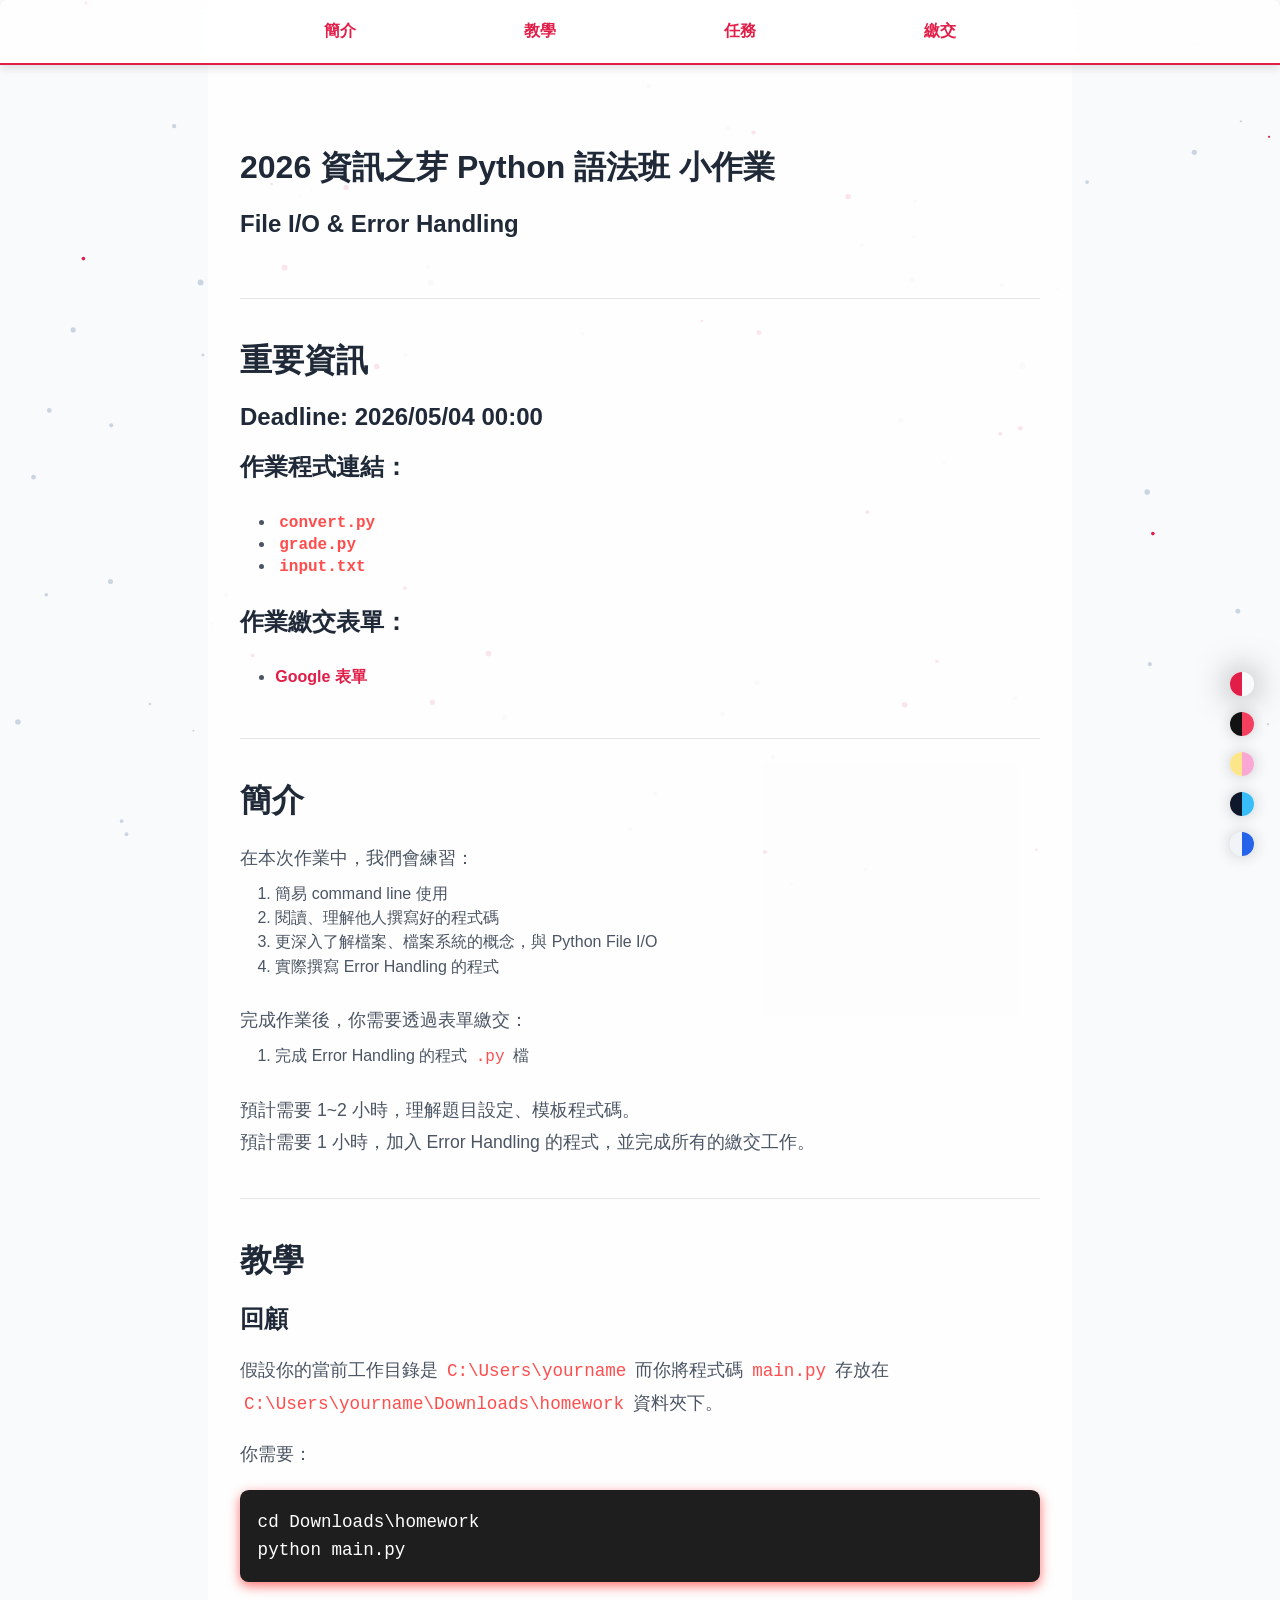
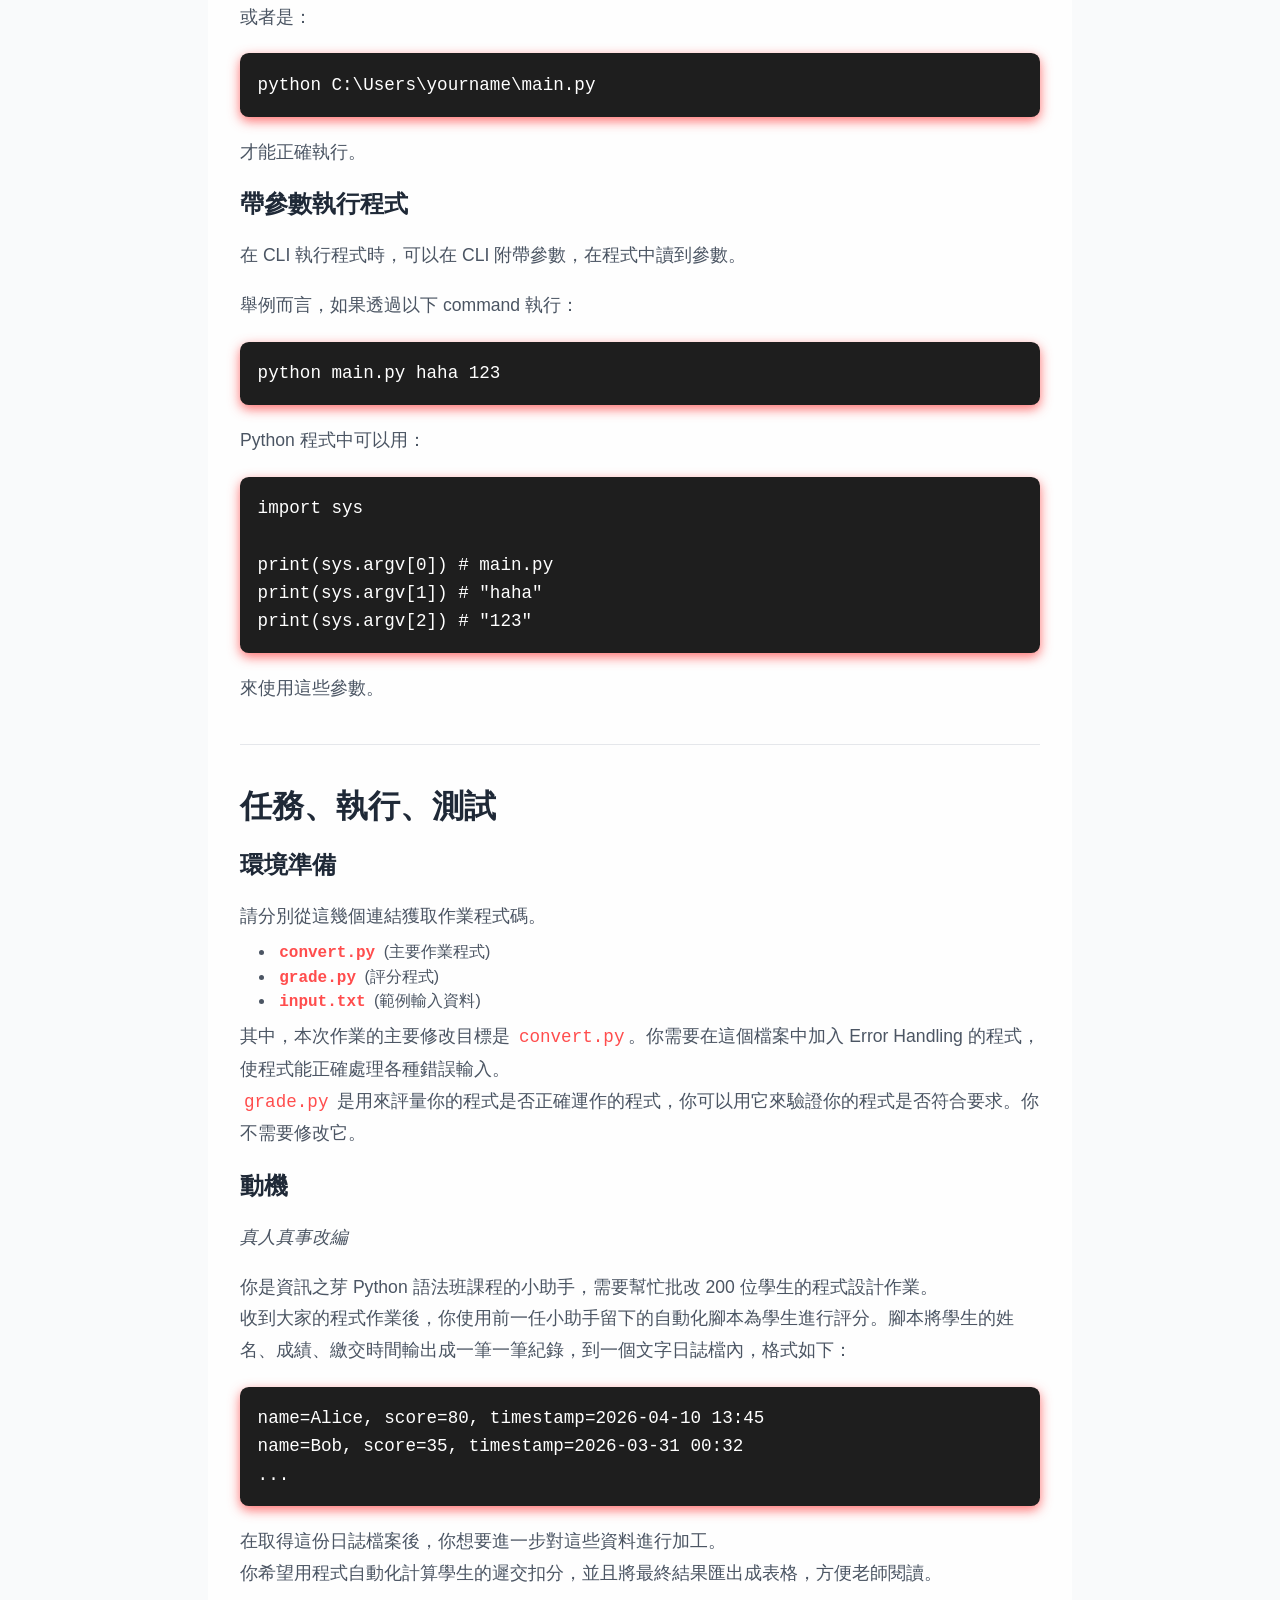
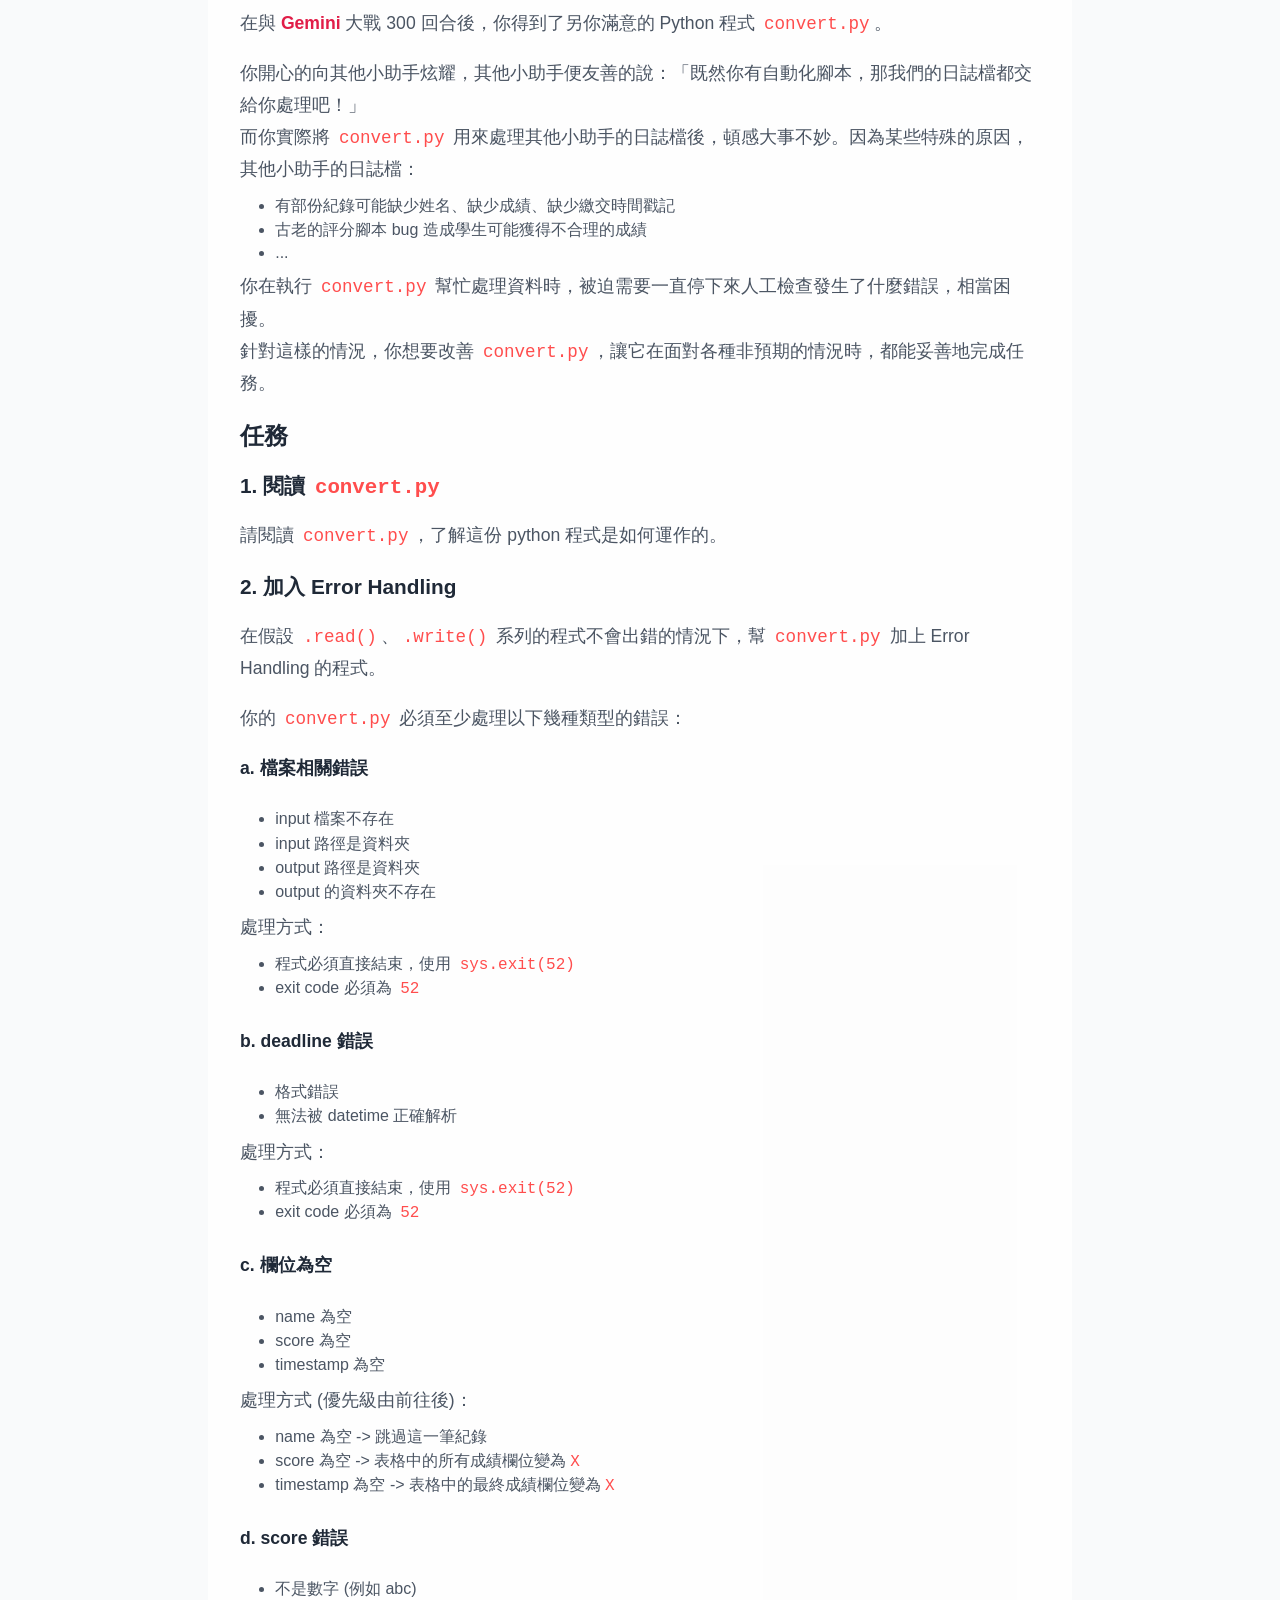
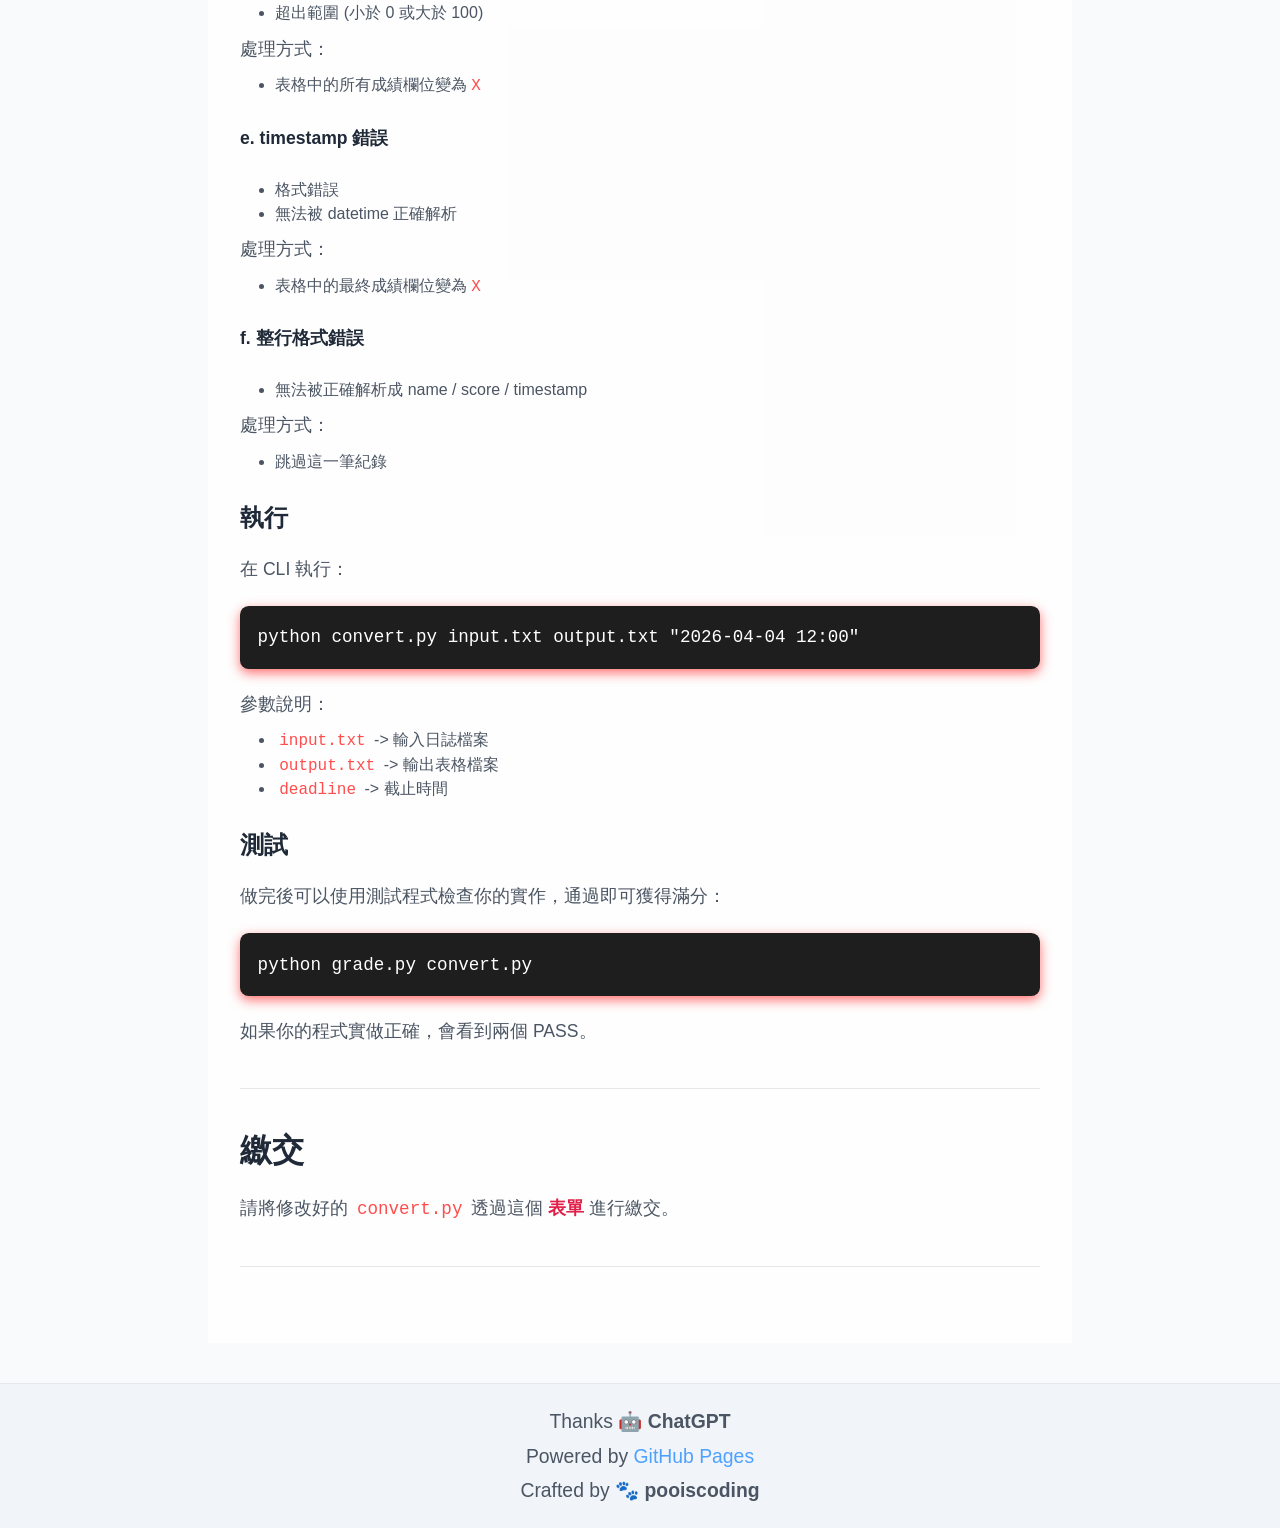
==== commit f4b91617: "update submission form and deadline for the hw" ====
--- a/cs_eh/homework/spec/index.html
+++ b/cs_eh/homework/spec/index.html
@@ -24,7 +24,21 @@
         <section>
             <h1>2026 資訊之芽 Python 語法班 小作業</h1>
             <h2>File I/O & Error Handling</h2>
-            <h2 class="warning">Deadline: 2026/XX/XX</h2>
+            
+        </section>
+        <section>
+            <h1>重要資訊</h1>
+            <h2 class="warning">Deadline: 2026/05/04 00:00</h2>
+            <h2>作業程式連結：</h2>
+            <ul>
+                <li><a href="https://raw.githubusercontent.com/shaujiun-lan/py2026-sprout/refs/heads/main/cs_eh/homework/src/convert.py"><code>convert.py</code></a></li>
+                <li><a href="https://raw.githubusercontent.com/shaujiun-lan/py2026-sprout/refs/heads/main/cs_eh/homework/src/grade.py"><code>grade.py</code></a></li>
+                <li><a href="https://raw.githubusercontent.com/shaujiun-lan/py2026-sprout/refs/heads/main/cs_eh/homework/src/input.txt"><code>input.txt</code></a></li>
+            </ul>
+            <h2>作業繳交表單：</h2>
+            <ul>
+                <li><a href="https://forms.gle/JcJgQKHtNt21VLKH9">Google 表單</a></li>
+            </ul>
         </section>
         <section id="intro">
             <h1>簡介</h1>
@@ -300,7 +314,7 @@
         <section id="final">
             <h1>繳交</h1>
             <p>
-                請將修改好的 <code>convert.py</code> 透過這個 <a href="">表單</a> 進行繳交。
+                請將修改好的 <code>convert.py</code> 透過這個 <a href="https://forms.gle/JcJgQKHtNt21VLKH9">表單</a> 進行繳交。
             </p>
 
         </section>
